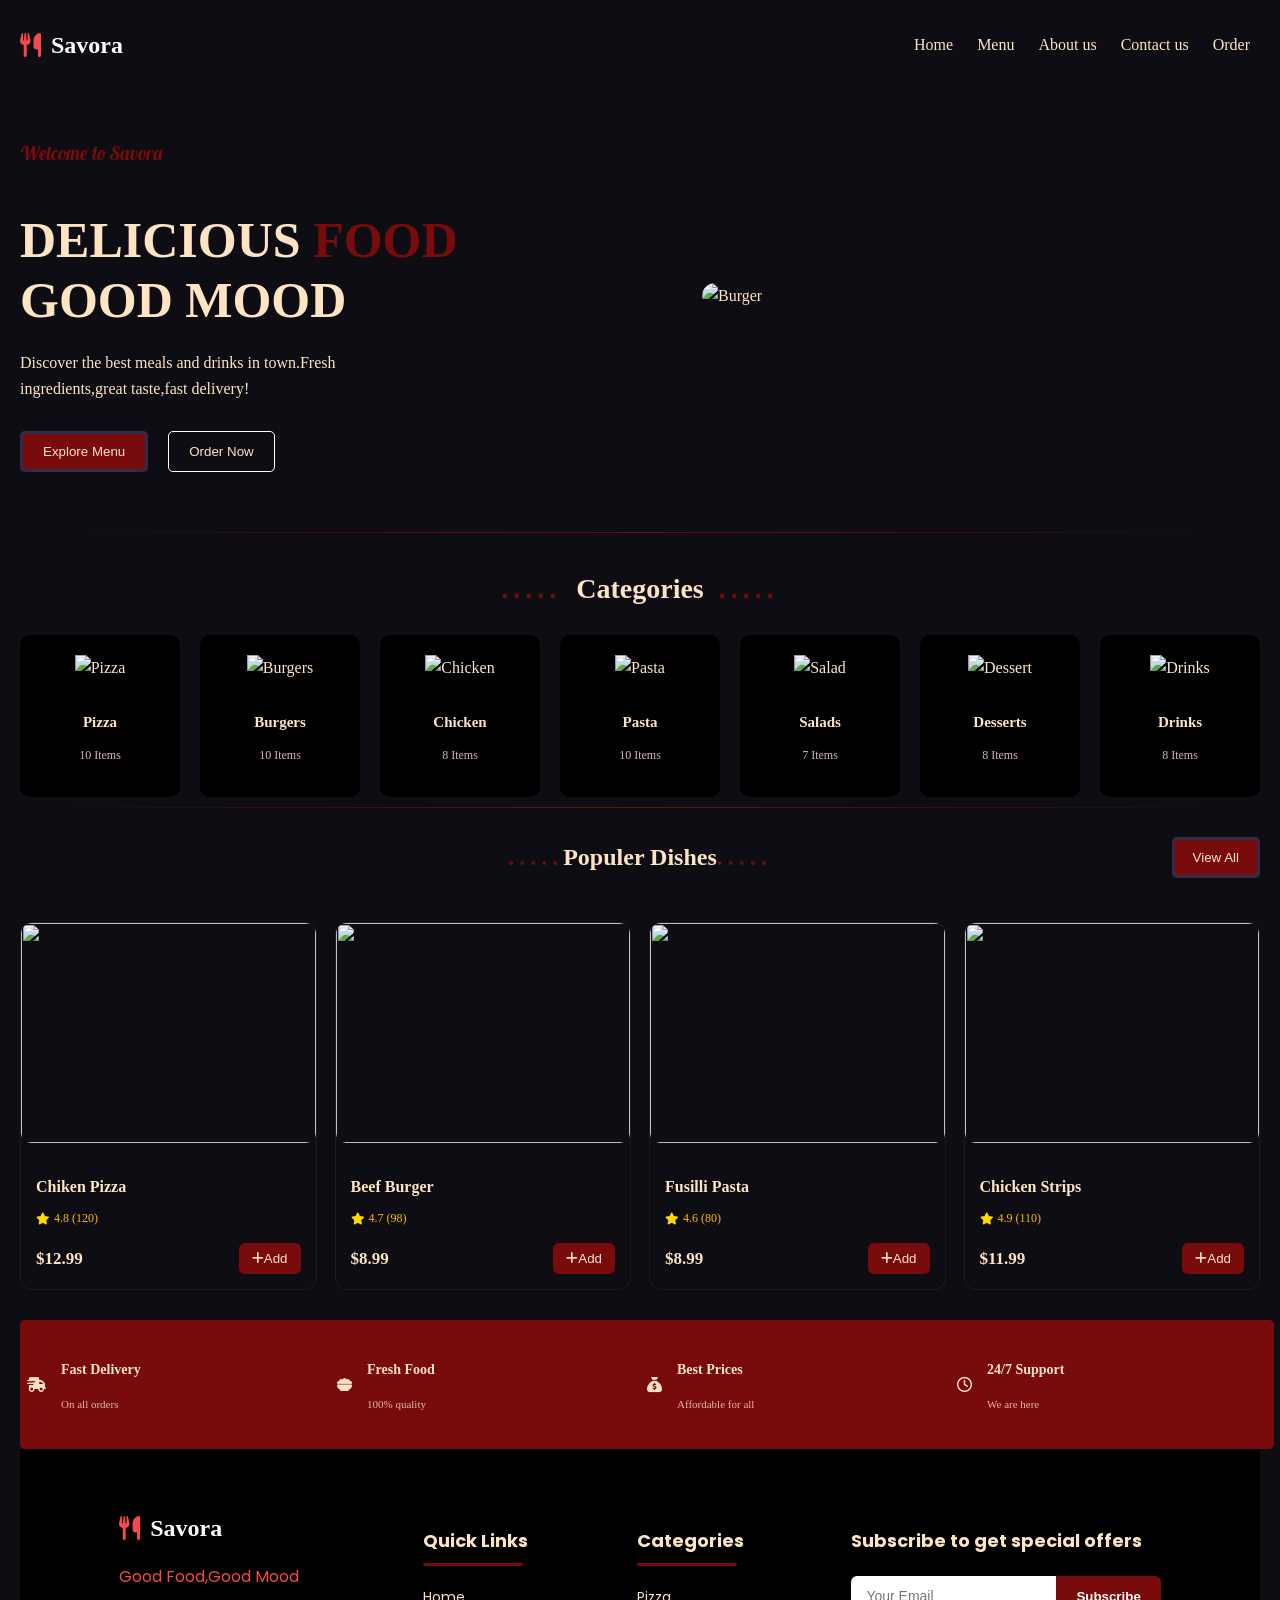
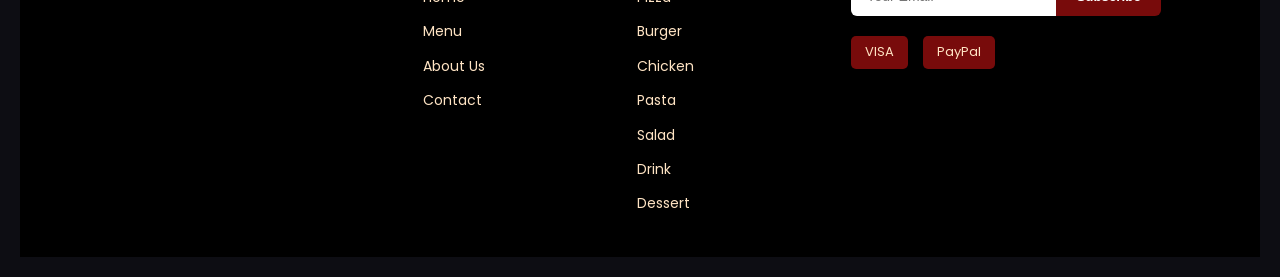
==== index.html @ df46e6a0 "Add files via upload" ====
<!DOCTYPE html>
<html lang="en">

<head>
    <meta charset="UTF-8">
    <meta name="viewport" content="width=device-width, initial-scale=1.0">
    <title>Savora</title>
    <link rel="preconnect" href="https://fonts.googleapis.com">
    <link rel="preconnect" href="https://fonts.gstatic.com" crossorigin>
    <link href="https://fonts.googleapis.com/css2?family=Lobster+Two:ital,wght@0,400;0,700;1,400;1,700&display=swap"
        rel="stylesheet">
    <link rel="stylesheet"
      href="https://cdnjs.cloudflare.com/ajax/libs/font-awesome/6.7.2/css/all.min.css">
    <link rel="stylesheet" href="https://cdnjs.cloudflare.com/ajax/libs/font-awesome/6.4.0/css/all.min.css">
    <link href="https://fonts.googleapis.com/css2?family=Poppins:wght@300;400;500;600;700&display=swap" rel="stylesheet">    
    <link rel="stylesheet" href="css/index.css">
    <link rel="icon" href="images/burgers/photo-of-home.jpg">
</head>

<body>
    <header>
        <div class="logo">
            <i class="fa-solid fa-utensils"></i> Savora
        </div>
        <nav class="navbar">
            <ul>
                <li><a href="index.html">Home</a></li>
                <li><a href="menu.html">Menu</a></li>
                <li><a href="about-us.html">About us</a></li>
                <li><a href="contact-us.html">Contact us</a></li>
                <li><a href="order.html" class="active">Order</a></li>
            </ul>
        </nav>
    </header>
    <section class="container-hero">
        <div class="hero-content">
            <h3>Welcome to Savora</h3>
            <h1>DELICIOUS <span>FOOD</span><br> GOOD MOOD</h1>
            <P>Discover the best meals and drinks in town.Fresh ingredients,great taste,fast delivery!</P>
            <div class="hero-buttons">
                <button class="btn btn-primary"><a href="menu.html">Explore Menu</a></button>
                <button class="btn btn-outline"><a href="order.html">Order Now</a></button>
            </div>
        </div>
        <div class="hero-image">
            <img src="images/burgers/photo-of-home.png" alt="Burger">
        </div>
    </section>
    <div class="fade-line"></div>
    <section class="container">
        <div class="section-title">
            <h2>Categories</h2>
        </div>
        <div class="categories">
            <div class="cat-card">
                <img src="images/icons/pizza-icon.png" alt="Pizza">
                <h4>Pizza</h4>
                <p>10 Items</p>
            </div>
            <div class="cat-card">
                <img src="images/icons/burger-icon.png" alt="Burgers">
                <h4>Burgers</h4>
                <p>10 Items</p>
            </div>
            <div class="cat-card">
                <img src="images/icons/chicken-wings-icon.png" alt="Chicken">
                <h4>Chicken</h4>
                <p>8 Items</p>
            </div>
            <div class="cat-card">
                <img src="images/icons/pasta-icon.png" alt="Pasta">
                <h4>Pasta</h4>
                <p>10 Items</p>
            </div>
            <div class="cat-card">
                <img src="images/icons/salad-icon.png" alt="Salad">
                <h4>Salads</h4>
                <p>7 Items</p>
            </div>
            <div class="cat-card">
                <img src="images/icons/dessert-icon.png" alt="Dessert">
                <h4>Desserts</h4>
                <p>8 Items</p>
            </div>
            <div class="cat-card">
                <img src="images/icons/juice-icon.png" alt="Drinks">
                <h4>Drinks</h4>
                <p>8 Items</p>
            </div>
        </div>
    </section>
    <div class="fade-line"></div>
    <section class="Populer-dishes container">
        <div class="dishes-header">
            <div class="dishes-title" style="margin-bottom: 0;">
                <h2>Populer Dishes</h2>
            </div>
                <button class="btn View-btn"><a href="menu.html">View All</a></button>
        </div>
        <div class="cards">
            <div class="dish-card">
                <div class="dish-img">
                    <img src="images/pizza/chicken&ricotta-mediterranean-pizza.jpeg" alt="">
                </div>
                <div class="card-info">
                    <h3>Chiken Pizza</h3>
                    <div class="rating"><i class="fa-solid fa-star"></i><span>4.8 (120)</span></div>
                    <div class="price">
                        <strong>$12.99</strong>
                        <button><i class="fa-solid fa-plus"></i>Add</button>
                    </div>
                </div>
            </div>
            <div class="dish-card">
                <div class="dish-img">
                    <img src="images/burgers/double-beef-burger.jpeg" alt="">
                </div>
                <div class="card-info">
                    <h3>Beef Burger</h3>
                    <div class="rating"><i class="fa-solid fa-star"></i><span>4.7 (98)</span></div>
                    <div class="price">
                        <strong>$8.99</strong>
                        <button><i class="fa-solid fa-plus"></i>Add</button>
                    </div>
                </div>
            </div>
             <div class="dish-card">
                <div class="dish-img">
                    <img src="images/pasta/fusilli-tomato-pasta.jpeg" alt="">
                </div>
                <div class="card-info">
                    <h3>Fusilli Pasta</h3>
                    <div class="rating"><i class="fa-solid fa-star"></i><span>4.6 (80)</span></div>
                    <div class="price">
                        <strong>$8.99</strong>
                        <button><i class="fa-solid fa-plus"></i>Add</button>
                    </div>
                </div>
            </div>
             <div class="dish-card">
                <div class="dish-img">
                    <img src="images/chickens/chicken-strips.jpeg" alt="">
                </div>
                <div class="card-info">
                    <h3>Chicken Strips</h3>
                    <div class="rating"><i class="fa-solid fa-star"></i><span>4.9 (110)</span></div>
                    <div class="price">
                        <strong>$11.99</strong>
                        <button><i class="fa-solid fa-plus"></i>Add</button>
                    </div>
                </div>
            </div>
        </div>
    </section>
    <section class="propereties">
        <div class="properety">
            <i class="fa-solid fa-truck-fast"></i>
            <div>
                <h3>Fast Delivery</h3>
                <p>On all orders</p>
            </div>
        </div>
        <div class="properety">
            <i class="fa-solid fa-bowl-food"></i>
            <div>
                <h3>Fresh Food</h3>
                <p>100% quality</p>
            </div>
        </div>
        <div class="properety">
            <i class="fa-solid fa-sack-dollar"></i>
            <div>
                <h3>Best Prices</h3>
                <p>Affordable for all</p>
            </div>
        </div>
        <div class="properety">
            <i class="fa-regular fa-clock"></i>
            <div>
                <h3>24/7 Support</h3>
                <p>We are here</p>
            </div>
        </div>
    </section>
    <footer>
        <div class="logo-footer">
            <div class="logo">
                <i class="fa-solid fa-utensils"></i> Savora
            </div>
            <p>Good Food,Good Mood</p>
        </div>
        <div class="footer-column">
            <h3>Quick Links</h3>
            <a href="index.html">Home</a>
            <a href="menu.html">Menu</a>
            <a href="about-us.html">About Us</a>
            <a href="contact-us.html">Contact</a>
        </div>
        <div class="footer-column">
            <h3>Categories</h3>
            <a href="menu.html?category=pizza">Pizza</a>
            <a href="menu.html?category=burgers">Burger</a>
            <a href="menu.html?category=chicken">Chicken</a>
            <a href="menu.html?category=pasta">Pasta</a>
            <a href="menu.html?category=salad">Salad</a>
            <a href="menu.html?category=drink">Drink</a>
            <a href="menu.html?category=dessert">Dessert</a>
        </div>
        <div class="subscribe">
            <h3>Subscribe to get special offers</h3>
            <div class="subscribe-box">
                <input type="email" placeholder="Your Email">
                <button>Subscribe</button>
            </div>    
            <div class="payment">
                    <span>VISA</span>
                    <span>PayPal</span>
            </div>
        </div>
    </footer>
    <script src="main.js"></script>
</body>
</html>
---- css/index.css ----
html {
    box-sizing: border-box;
    scroll-behavior: smooth;
    font-size: 100%;
}

body {
    box-sizing: border-box;
    margin: 0;
    padding: 20px;
    font-family: Georgia, 'Times New Roman', Times, serif;
    line-height: 1.6;
    background: #0d0d13;
    color: bisque;
}

header {
    display: flex;
    justify-content: space-between;
    align-items: center;
    height: 50px;
}
.product-card img {
    width: 100%;
    height: 180px;
    object-fit: cover;
    border-radius: 8px 8px 0 0;
    display: block;
}

.logo {
  font-size: 24px;
  font-family: Playfair Display ;
  font-weight: 600;
  color: #fff;
  display: flex;
  align-items: center;
  gap: 10px;
}

.logo i {
  color: #f54a4a;
}

.navbar {
    float: right;
}

nav li {
    display: inline-block;
    padding: 10px;
    justify-content: center;
}

nav ul li a {
    text-decoration: none;
    color: bisque;
    transition: 0.3s;

}

nav ul li a:hover {
    background: #780B0B;
    border-radius: 5px;
    padding: 5px;
    transform: translateY(-3px);
}

.container-hero {
    display: flex;
    align-items: center;
    justify-content: space-between;
    gap: 50px;
    padding: 50px 0;
}

.hero-content {
    flex: 1;
    max-width: 50%;
    animation: slideIn 1.5s ease-out;
}

@keyframes slideIn {
    from {
        transform: translateX(-100px);
        opacity: 0;
    }

    to {
        transform: translateX(0);
        opacity: 1;
    }
}

.hero-content h3 {
    color: #780B0B;
    font-family: "Lobster Two", sans-serif;
    font-weight: 700;
    font-style: italic;
    margin-bottom: 10px;
}

.hero-content h1 {
    font-size: 50px;
    line-height: 1.2;
    margin-bottom: 20px;
}

.hero-content h1 span {
    color: #780B0B;
}

.hero-content p {
    margin-bottom: 30px;
    max-width: 400px;
}

.hero-buttons {
    display: flex;
    gap: 20px;
}

.btn {
    padding: 10px 20px;
    border-radius: 5px;
    cursor: pointer;
    font-weight: 500;
    border: none;
    transition: 0.3s;
    border: 3px solid #332d4a;
    
}

.btn-primary {
    background-color: #780B0B;
    color: bisque;
}
.btn-primary a{
    text-decoration: none;
    color: bisque;
}

.btn-outline {
    background: transparent;
    color: bisque;
    border: 1px solid #fff;
}
.btn-outline a{
    text-decoration: none;
    color: bisque;
}
.hero-image {
    flex: 1;
    max-width: 45%;
    position: relative;
}

.hero-image img {
    width: 100%;
    max-width: 600px;
    border-radius: 20px;
    height: 500px;
    mix-blend-mode: lighten;
    object-fit: cover;
    border: none;
    animation: float 3s ease-in-out infinite;
}

@keyframes float {
    0% {
        transform: translateY(0);
    }

    50% {
        transform: translateY(-20px);
    }

    100% {
        transform: translateY(0);
    }
}

.fade-line {
    height: 1px;
    width: 100%;
    background: linear-gradient(to right, transparent, #780B0B, transparent);
    margin: 10px 0;
}

.section-title {
    text-align: center;
    margin: 0;
    position: relative;
    display: inline-block;
    width: 100%;
}

.section-title h2 {
    font-size: 28px;
    display: flex;
    justify-content: center;
    align-items: center;
    gap: 15px;
    color: bisque;
}

.section-title h2::before,
.section-title h2::after {
    content: ".....";
    color: #780B0B;
    letter-spacing: 5px;
    top: 50%;
}

.categories {
    display: grid;
    grid-template-columns: repeat(auto-fit, minmax(120px, 1fr));
    gap: 20px;
}

.cat-card {
    background-color: black;
    border-radius: 10px;
    padding: 20px;
    text-align: center;
    transition: 0.3s;
    cursor: pointer;
}

.cat-card:hover {
    transform: translateY(-5px);
    background: #780B0B;
}

.cat-card img {
    width: 75px;
    margin-bottom: 10px;
    height: 75px;
    object-fit: contain;
}

.cat-card h4 {
    font-size: 15px;
    margin-bottom: 5px;
}

.cat-card p {
    font-size: 12px;
    color: rgb(214, 179, 179);
}

.dishes-header {
    position: relative;
    display: flex;
    align-items: center;
    justify-content: center;
}

.dishes-header .dishes-title {
    margin: 0;

}

.dishes-title h2::before,
.dishes-title h2::after {
    content: ".....";
    letter-spacing: 5px;
    color: #780B0B;
    top: 50%;
}

.View-btn {
    padding: 10px 18px;
}
.View-btn a{
    text-decoration: none;
    color:bisque;
}

.dishes-header .View-btn {
    position: absolute;
    right: 0;
}

.cards {
    display: grid;
    grid-template-columns: repeat(4, 1fr);
    gap: 18px;
    margin-top: 25px;
}

.dish-card {
    background: #0d0d13;
    overflow: hidden;
    border-radius: 12px;
    border: 1px solid #1a1c29;
    transition: 0.3s;
}

.dish-card:hover {
    transform: translateY(-5px);
    background: #780B0B;
}

.dish-img {
    height: 220px;
    position: relative;
}

.dish-img img {
    width: 100%;
    height: 100%;
    overflow: hidden;
    object-fit: cover;
    border-radius: 0 0 10px 10px;
}

.View-btn {
    background: #780B0B;
    color: bisque;
    text-decoration: none;
}

.card-info {
    padding: 15px;
}

.card-info h3 {
    font-size: 16px;
    margin-bottom: 10px;
}

.rating {
    display: flex;
    align-items: center;
    gap: 5px;
    font-size: 12px;

}

.rating i {
    color: gold;
}

.price {
    display: flex;
    align-items: center;
    justify-content: space-between;
    margin-top: 15px;
}

.price strong {
    font-size: 17px;
}

.price button {
    border: none;
    background: #780B0B;
    border-radius: 6px;
    color: bisque;
    cursor: pointer;
    padding: 8px 13px;
}
.price button:hover{
    background: black;
}

.propereties {
    width: 100%;
    background: #780B0B;
    display: grid;
    grid-template-columns: repeat(4, 1fr);
    padding: 25px 7px;
    margin-top: 30px;
    border-radius: 5px;
}

.properety {
    display: flex;
    align-items: center;
    gap: 15px;
}

.properety:last-child {
    border: none;
}

.properety>i {
    font-size: 15px;
}

.properety h3 {
    font-size: 14px;
}

.properety p {
    font-size: 11px;
    opacity: .8;
}
/* menu */
.menu {
    text-align: center;
    padding: 10px;
    font-size: 25px;
    font-weight: 600;
    color: bisque;
}
.menu span {
    color: #780B0B;
}
.menu::before,
.menu::after {
    content: ".....";
    top: 50%;
    color: #780B0B;
    letter-spacing: 5px;
}
.category-buttons {
    display: flex;
    gap: 12px;
    justify-content: center;
    margin-bottom: 30px;
    flex-wrap: wrap;
}
.filter-btn {
    background-color: black;
    color: bisque;
    border: 1px solid #332d4a;
    padding: 10px 22px;
    border-radius: 20px;
    cursor: pointer;
    transition: all 0.3s ease;
}
.filter-btn.active,
.filter-btn:hover {
    background-color: #780B0B;
    border-color: #6c5ce7;
}
.product-grid {
    display: grid;
    grid-template-columns: repeat(auto-fill, minmax(220px, 1fr));
    gap: 20px;
    justify-content: flex-start;
}
.product-card {
    background-color: transparent;
    border-radius: 12px;
    width: 100%;
    height: 350px;
    box-sizing: border-box;
    perspective: 1000px;
    cursor: pointer;
}
.product-card.hide {
    display: none !important;
}
.card-inner {
    position: relative;
    width: 100%;
    height: 100%;
    transition: transform 0.7s ease;
    transform-style: preserve-3d;
}
.product-card.flipped .card-inner {
    transform: rotateY(180deg);
}
.card-front,
.card-back {
    position: absolute;
    width: 100%;
    height: 100%;
    box-sizing: border-box;
    border-radius: 12px;
    padding: 12px;
    background-color: black;
    border: 1px solid #1a1c29;
    backface-visibility: hidden;
    -webkit-backface-visibility: hidden;
}
.card-front {
    transition: 0.3s;
}
.product-card:hover .card-front {
    background-color: #780B0B;
    transform: translateY(-5px);
}
.card-front img {
    width: 100%;
    height: 120px;
    object-fit: cover;
    border-radius: 8px;
    display: block;
    margin-bottom: 12px;
}
.card-header {
    display: flex;
    justify-content: space-between;
    align-items: center;
    margin-bottom: 8px;
    gap: 10px;
}
.product-title {
    color: bisque;
    font-size: 14px;
    font-weight: 600;
    margin: 0;
}
.price {
    color: bisque;
    font-size: 14px;
    font-weight: 700;
}
.card-footer {
    display: flex;
    justify-content: space-between;
    align-items: center;
}

.rating {
    color: #ffb800;
    font-size: 12px;
    display: flex;
    align-items: center;
    gap: 4px;
}
.add-btn {
    background-color: #780B0B;
    color: bisque;
    border: none;
    padding: 6px 14px;
    border-radius: 6px;
    font-size: 12px;
    font-weight: 600;
    cursor: pointer;
    transition: background-color 0.2s ease;
}
.add-btn:hover {
    background-color: black;
}
.card-back {
    transform: rotateY(180deg);
    display: flex;
    flex-direction: column;
    justify-content: space-between;
    overflow: hidden;
}
.back-title {
    color: bisque;
    font-size: 18px;
    margin: 0 0 8px;
}
.back-description {
    color: #d8c8b5;
    font-size: 12px;
    line-height: 1.5;
    margin: 0 0 10px;
}
.size-title,
.quantity-title {
    color: bisque;
    font-size: 13px;
    margin: 8px 0;
}
.size-options {
    display: flex;
    gap: 6px;
}
.size-btn {
    flex: 1;
    padding: 7px 3px;
    background-color: transparent;
    color: bisque;
    border: 1px solid #4b4655;
    border-radius: 7px;
    cursor: pointer;
    font-size: 11px;
    transition: 0.2s;
}
.size-btn:hover,
.size-btn.active {
    background-color: #780B0B;
    border-color: #780B0B;
}
.quantity-box {
    display: flex;
    align-items: center;
    justify-content: center;
    gap: 15px;
}
.quantity-btn {
    width: 28px;
    height: 28px;
    border: none;
    border-radius: 50%;
    background-color: #780B0B;
    color: bisque;
    font-size: 18px;
    cursor: pointer;
}
.quantity {
    color: bisque;
    font-size: 15px;
    font-weight: bold;
    min-width: 20px;
    text-align: center;
}
.total-price {
    color: #ffb800;
    text-align: center;
    font-size: 17px;
    font-weight: bold;
    margin: 5px 0;
}
.cart-btn {
    width: 100%;
    padding: 9px;
    border: none;
    border-radius: 7px;
    background-color: #780B0B;
    color: bisque;
    font-size: 13px;
    font-weight: bold;
    cursor: pointer;
    transition: 0.2s;
}
.cart-btn:hover {
    background-color: #000;
}
.back-btn {
    position: absolute;
    top: 10px;
    right: 10px;
    border: none;
    background: transparent;
    color: bisque;
    font-size: 18px;
    cursor: pointer;
}

footer {
    display: flex;
    flex-wrap: wrap;
    justify-content: space-between;
    gap: 40px;
    background-color:black;
    color: bisque;
    padding: 60px 8% 30px;
    font-family: 'Poppins', sans-serif;
}
.logo-footer {
    flex: 1 1 250px;
}

.logo-footer p {
    color: #f54a4a;
    font-size: 16px;
    line-height: 1.6;
}
.footer-column {
    flex: 1 1 160px;
}

.footer-column h3 {
    font-size: 18px;
    margin-bottom: 20px;
    color: bisque;
    position: relative;
    padding-bottom: 10px;
}

.footer-column h3::after {
    content: "";
    position: absolute;
    bottom: 0;
    left: 0;
    width: 100px;
    height: 3px;
    background-color: #780B0B;
    border-radius: 2px;
}

.footer-column a {
    display: block;
    color: bisque;
    text-decoration: none;
    margin-bottom: 12px;
    font-size: 14px;
    transition: 0.3s ease;
}

.footer-column a:hover {
    color: #780B0B;
    padding-left: 5px;
}
.subscribe {
    flex: 1 1 280px;
}

.subscribe h3 {
    font-size: 18px;
    color: bisque;
    margin-bottom: 20px;
}

.subscribe-box {
    display: flex;
    margin-bottom: 20px;
}

.subscribe-box input {
    flex: 1;
    padding: 12px 15px;
    border: none;
    border-radius: 6px 0 0 6px;
    outline: none;
    font-size: 14px;
}

.subscribe-box button {
    background-color:#780B0B;
    color: #fff;
    border: none;
    padding: 12px 20px;
    border-radius: 0 6px 6px 0;
    cursor: pointer;
    font-weight: 600;
    transition: 0.3s ease;
}

.subscribe-box button:hover {
    background-color:#780B0B;
}

.payment {
    display: flex;
    gap: 15px;
}

.payment span {
    background-color: #780B0B;
    padding: 6px 14px;
    border-radius: 5px;
    font-size: 13px;
    color: bisque;
}
/* about */
.about-section {
    padding: 40px 8%;
}

.about-container {
    display: flex;
    align-items: center;
    justify-content: space-between;
    position: relative;
    border-radius: 20px;
    padding: 30px;
    overflow: hidden;
    box-shadow: 0 4px 15px rgba(122, 35, 35, 0.4);
}

.about-text {
    flex: 1;
    z-index: 2;
}

.description {
    color: bisque;
    line-height: 1.6;
    margin-bottom: 30px;
    max-width: 480px;
}

.features-list {
    display: flex;
    flex-direction: column;
    gap: 20px;
}

.feature-item {
    display: flex;
    align-items: center;
    gap: 15px;
}

.feature-item i {
    border: 1px solid #333;
    padding: 10px;
    border-radius: 50%;
    color: bisque;
    width: 40px;
    height: 40px;
    display: flex;
    align-items: center;
    justify-content: center;
}

.feature-item span {
    font-size: 16px;
    color: bisque;
}

.about-image {
    flex: 1.2;
    display: flex;
    justify-content: flex-end;
    position: relative;
}

.image-wrapper {
    position: relative;
    width: 100%;
    max-width: 500px;
}

.image-wrapper img {
    width: 100%;
    height: auto;
    max-height: 420px;
    object-fit: cover;
    border-radius: 15px;
    display: block;
    box-shadow: 0 4px 15px rgba(122, 35, 35, 0.4);
    box-sizing: border-box; 
    border-radius: 15px 0 0 0 ;
    opacity: 0.7; 
    
    -webkit-mask-image: linear-gradient(to left, rgba(0,0,0,1) 60%, rgba(0,0,0,0) 100%),
                        linear-gradient(to top, rgba(0,0,0,1) 80%, rgba(0,0,0,0) 100%);
    -webkit-mask-composite: source-in;
    mask-image: linear-gradient(to left, rgba(0,0,0,1) 60%, rgba(0,0,0,0) 100%),
                linear-gradient(to top, rgba(0,0,0,1) 80%, rgba(0,0,0,0) 100%);
    mask-composite: intersect;
}
@media (max-width: 900px) {
    .container-hero {
        flex-direction: column;
        text-align: center;
        gap: 30px;
    }

    .hero-content {
        max-width: 100%;
    }

    .hero-content p {
        max-width: 100%;
        margin-left: auto;
        margin-right: auto;
    }

    .hero-buttons {
        justify-content: center;
    }

    .hero-image {
        max-width: 80%;
    }

    .cards {
        grid-template-columns: repeat(2, 1fr);
    }

    .about-container {
        flex-direction: column;
    }

    .about-image {
        justify-content: center;
    }

    .about-image img {
        max-width: 100%;
    }
}

@media (max-width: 600px) {

    body {
        padding: 12px;
    }

    header {
        flex-direction: column;
        height: auto;
        gap: 10px;
        padding: 10px 0;
    }

    .navbar {
        float: none;
    }

    nav ul {
        padding: 0;
        margin: 0;
        display: flex;
        flex-wrap: wrap;
        justify-content: center;
    }

    nav li {
        padding: 6px;
    }

    .hero-content h1 {
        font-size: 32px;
    }

    .hero-image img {
        height: 300px;
    }

    .categories {
        grid-template-columns: repeat(2, 1fr);
    }

    .cards {
        grid-template-columns: 1fr;
    }

    .dishes-header {
        flex-direction: column;
        gap: 10px;
    }

    .dishes-header .View-btn {
        position: static;
    }

    .propereties {
        grid-template-columns: repeat(2, 1fr);
        gap: 15px;
    }

    .menu {
        font-size: 20px;
    }

    .category-buttons {
        gap: 8px;
    }

    .filter-btn {
        padding: 8px 16px;
        font-size: 13px;
    }

    .product-grid {
        grid-template-columns: repeat(2, 1fr);
        gap: 12px;
    }

    .product-card {
        height: 340px;
    }

    footer {
        flex-direction: column;
        padding: 40px 6% 20px;
        gap: 25px;
        text-align: center;
    }

    .footer-column h3::after {
        left: 50%;
        transform: translateX(-50%);
    }

    .subscribe-box {
        flex-direction: column;
    }

    .subscribe-box input,
    .subscribe-box button {
        border-radius: 6px;
        width: 100%;
    }

    .subscribe-box button {
        margin-top: 8px;
    }

    .payment {
        justify-content: center;
    }

    .about-text h1 {
        font-size: 28px;
    }

    .about-image img {
        height: 350px;
    }
}

@media (max-width: 380px) {
    .categories {
        grid-template-columns: 1fr;
    }

    .product-grid {
        grid-template-columns: 1fr;
    }

    .hero-content h1 {
        font-size: 26px;
    }

    .btn {
        padding: 8px 14px;
        font-size: 13px;
    }
}
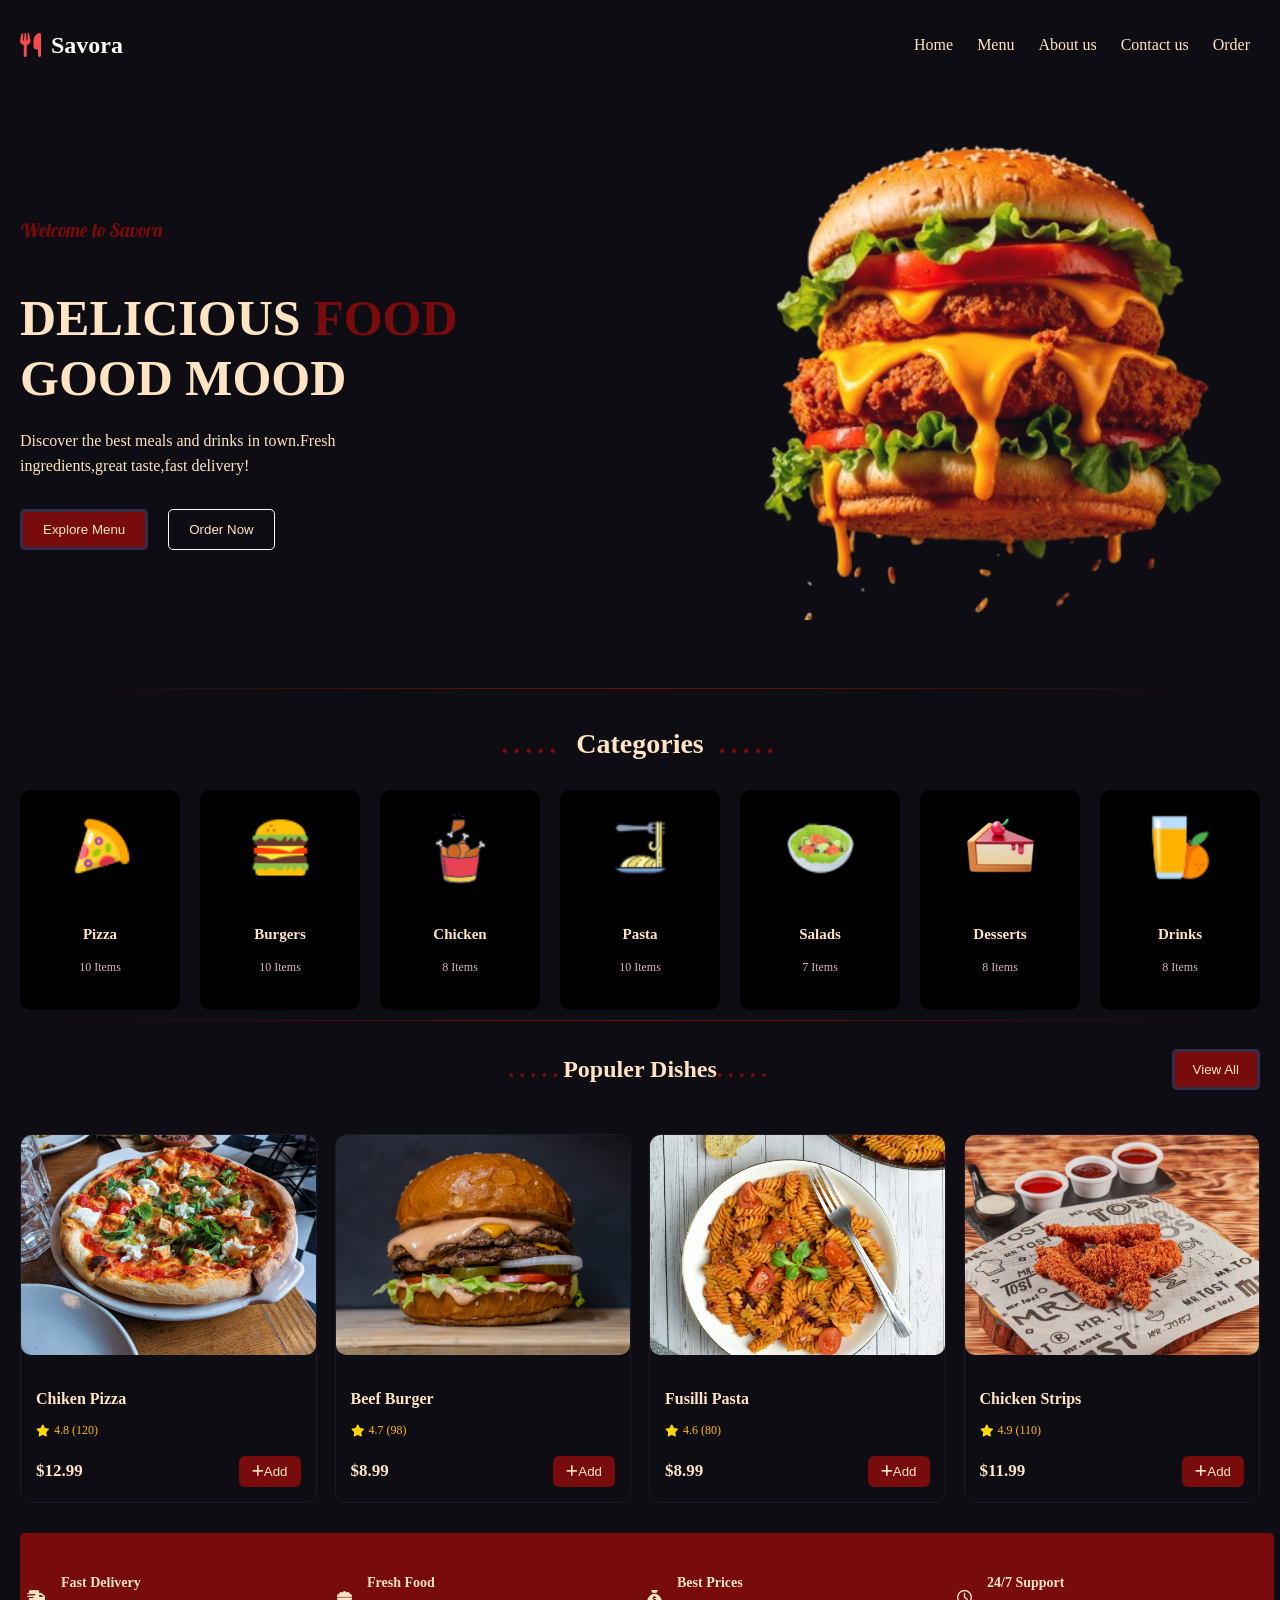
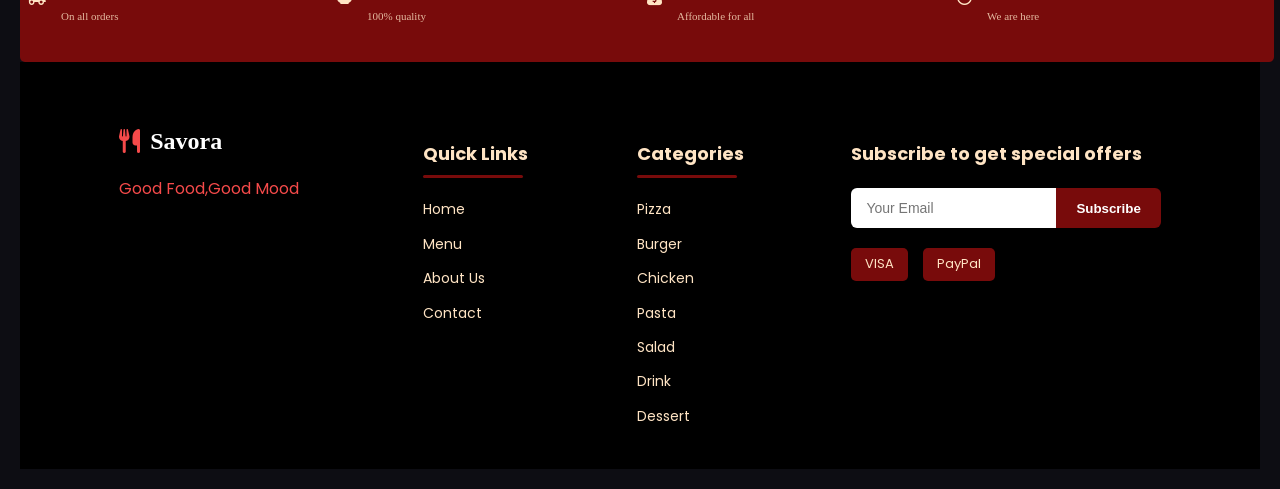
==== commit f73155f5: "Update index.html" ====
--- a/index.html
+++ b/index.html
@@ -14,7 +14,7 @@
     <link rel="stylesheet" href="https://cdnjs.cloudflare.com/ajax/libs/font-awesome/6.4.0/css/all.min.css">
     <link href="https://fonts.googleapis.com/css2?family=Poppins:wght@300;400;500;600;700&display=swap" rel="stylesheet">    
     <link rel="stylesheet" href="css/index.css">
-    <link rel="icon" href="images/burgers/photo-of-home.jpg">
+    <link rel="icon" href="Images/burgers/photo-of-home.jpg">
 </head>
 
 <body>
@@ -43,7 +43,7 @@
             </div>
         </div>
         <div class="hero-image">
-            <img src="images/burgers/photo-of-home.png" alt="Burger">
+            <img src="Images/burgers/photo-of-home.png" alt="Burger">
         </div>
     </section>
     <div class="fade-line"></div>
@@ -53,37 +53,37 @@
         </div>
         <div class="categories">
             <div class="cat-card">
-                <img src="images/icons/pizza-icon.png" alt="Pizza">
+                <img src="Images/icons/pizza-icon.png" alt="Pizza">
                 <h4>Pizza</h4>
                 <p>10 Items</p>
             </div>
             <div class="cat-card">
-                <img src="images/icons/burger-icon.png" alt="Burgers">
+                <img src="Images/icons/burger-icon.png" alt="Burgers">
                 <h4>Burgers</h4>
                 <p>10 Items</p>
             </div>
             <div class="cat-card">
-                <img src="images/icons/chicken-wings-icon.png" alt="Chicken">
+                <img src="Images/icons/chicken-wings-icon.png" alt="Chicken">
                 <h4>Chicken</h4>
                 <p>8 Items</p>
             </div>
             <div class="cat-card">
-                <img src="images/icons/pasta-icon.png" alt="Pasta">
+                <img src="Images/icons/pasta-icon.png" alt="Pasta">
                 <h4>Pasta</h4>
                 <p>10 Items</p>
             </div>
             <div class="cat-card">
-                <img src="images/icons/salad-icon.png" alt="Salad">
+                <img src="Images/icons/salad-icon.png" alt="Salad">
                 <h4>Salads</h4>
                 <p>7 Items</p>
             </div>
             <div class="cat-card">
-                <img src="images/icons/dessert-icon.png" alt="Dessert">
+                <img src="Images/icons/dessert-icon.png" alt="Dessert">
                 <h4>Desserts</h4>
                 <p>8 Items</p>
             </div>
             <div class="cat-card">
-                <img src="images/icons/juice-icon.png" alt="Drinks">
+                <img src="Images/icons/juice-icon.png" alt="Drinks">
                 <h4>Drinks</h4>
                 <p>8 Items</p>
             </div>
@@ -100,7 +100,7 @@
         <div class="cards">
             <div class="dish-card">
                 <div class="dish-img">
-                    <img src="images/pizza/chicken&ricotta-mediterranean-pizza.jpeg" alt="">
+                    <img src="Images/pizza/chicken&ricotta-mediterranean-pizza.jpeg" alt="">
                 </div>
                 <div class="card-info">
                     <h3>Chiken Pizza</h3>
@@ -113,7 +113,7 @@
             </div>
             <div class="dish-card">
                 <div class="dish-img">
-                    <img src="images/burgers/double-beef-burger.jpeg" alt="">
+                    <img src="Images/burgers/double-beef-burger.jpeg" alt="">
                 </div>
                 <div class="card-info">
                     <h3>Beef Burger</h3>
@@ -126,7 +126,7 @@
             </div>
              <div class="dish-card">
                 <div class="dish-img">
-                    <img src="images/pasta/fusilli-tomato-pasta.jpeg" alt="">
+                    <img src="Images/pasta/fusilli-tomato-pasta.jpeg" alt="">
                 </div>
                 <div class="card-info">
                     <h3>Fusilli Pasta</h3>
@@ -139,7 +139,7 @@
             </div>
              <div class="dish-card">
                 <div class="dish-img">
-                    <img src="images/chickens/chicken-strips.jpeg" alt="">
+                    <img src="Images/chickens/chicken-strips.jpeg" alt="">
                 </div>
                 <div class="card-info">
                     <h3>Chicken Strips</h3>
@@ -220,4 +220,4 @@
     </footer>
     <script src="main.js"></script>
 </body>
-</html>+</html>
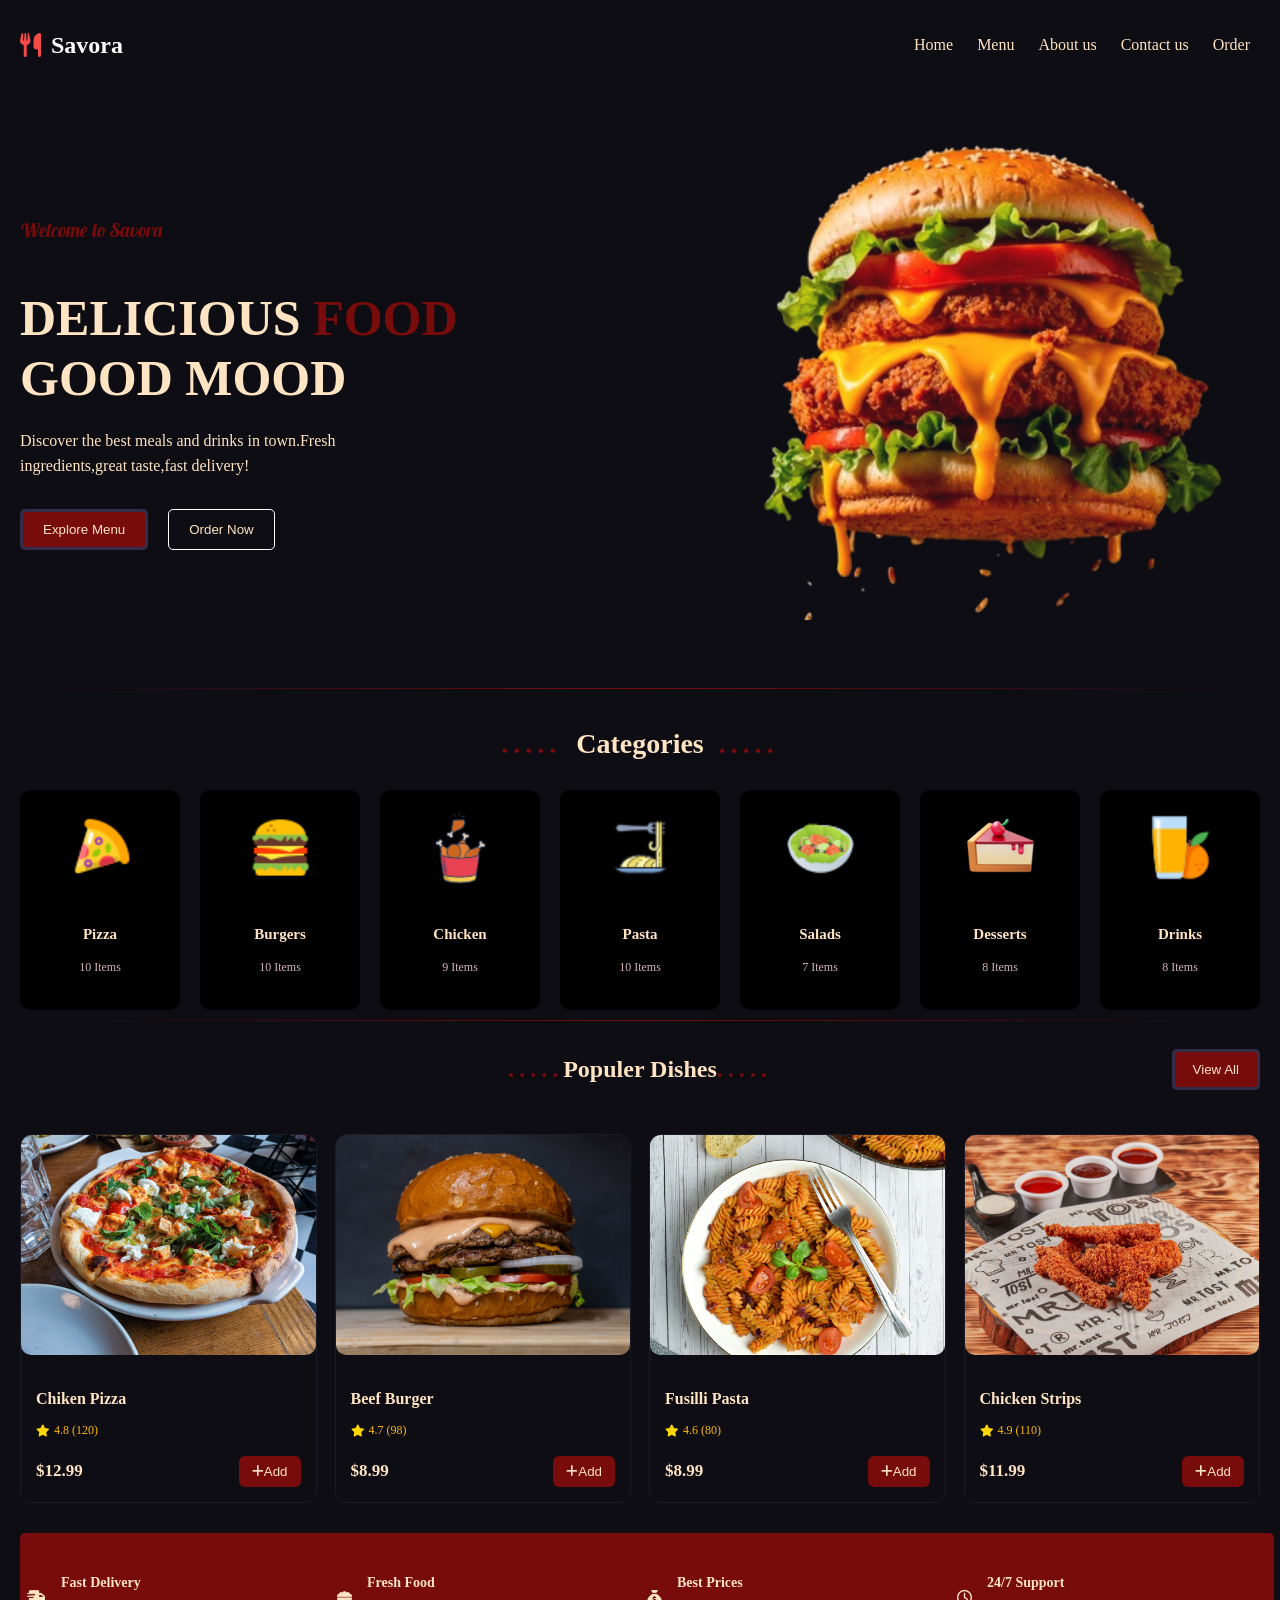
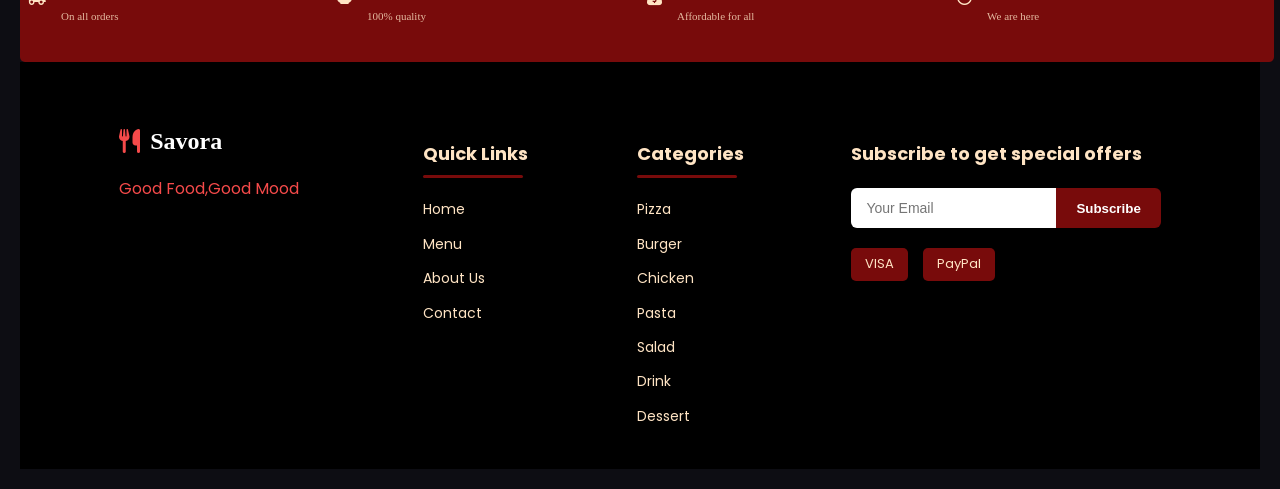
==== commit 99f7e1cf: "Fix HTML formatting and update content" ====
--- a/index.html
+++ b/index.html
@@ -65,7 +65,7 @@
             <div class="cat-card">
                 <img src="Images/icons/chicken-wings-icon.png" alt="Chicken">
                 <h4>Chicken</h4>
-                <p>8 Items</p>
+                <p>9 Items</p>
             </div>
             <div class="cat-card">
                 <img src="Images/icons/pasta-icon.png" alt="Pasta">
